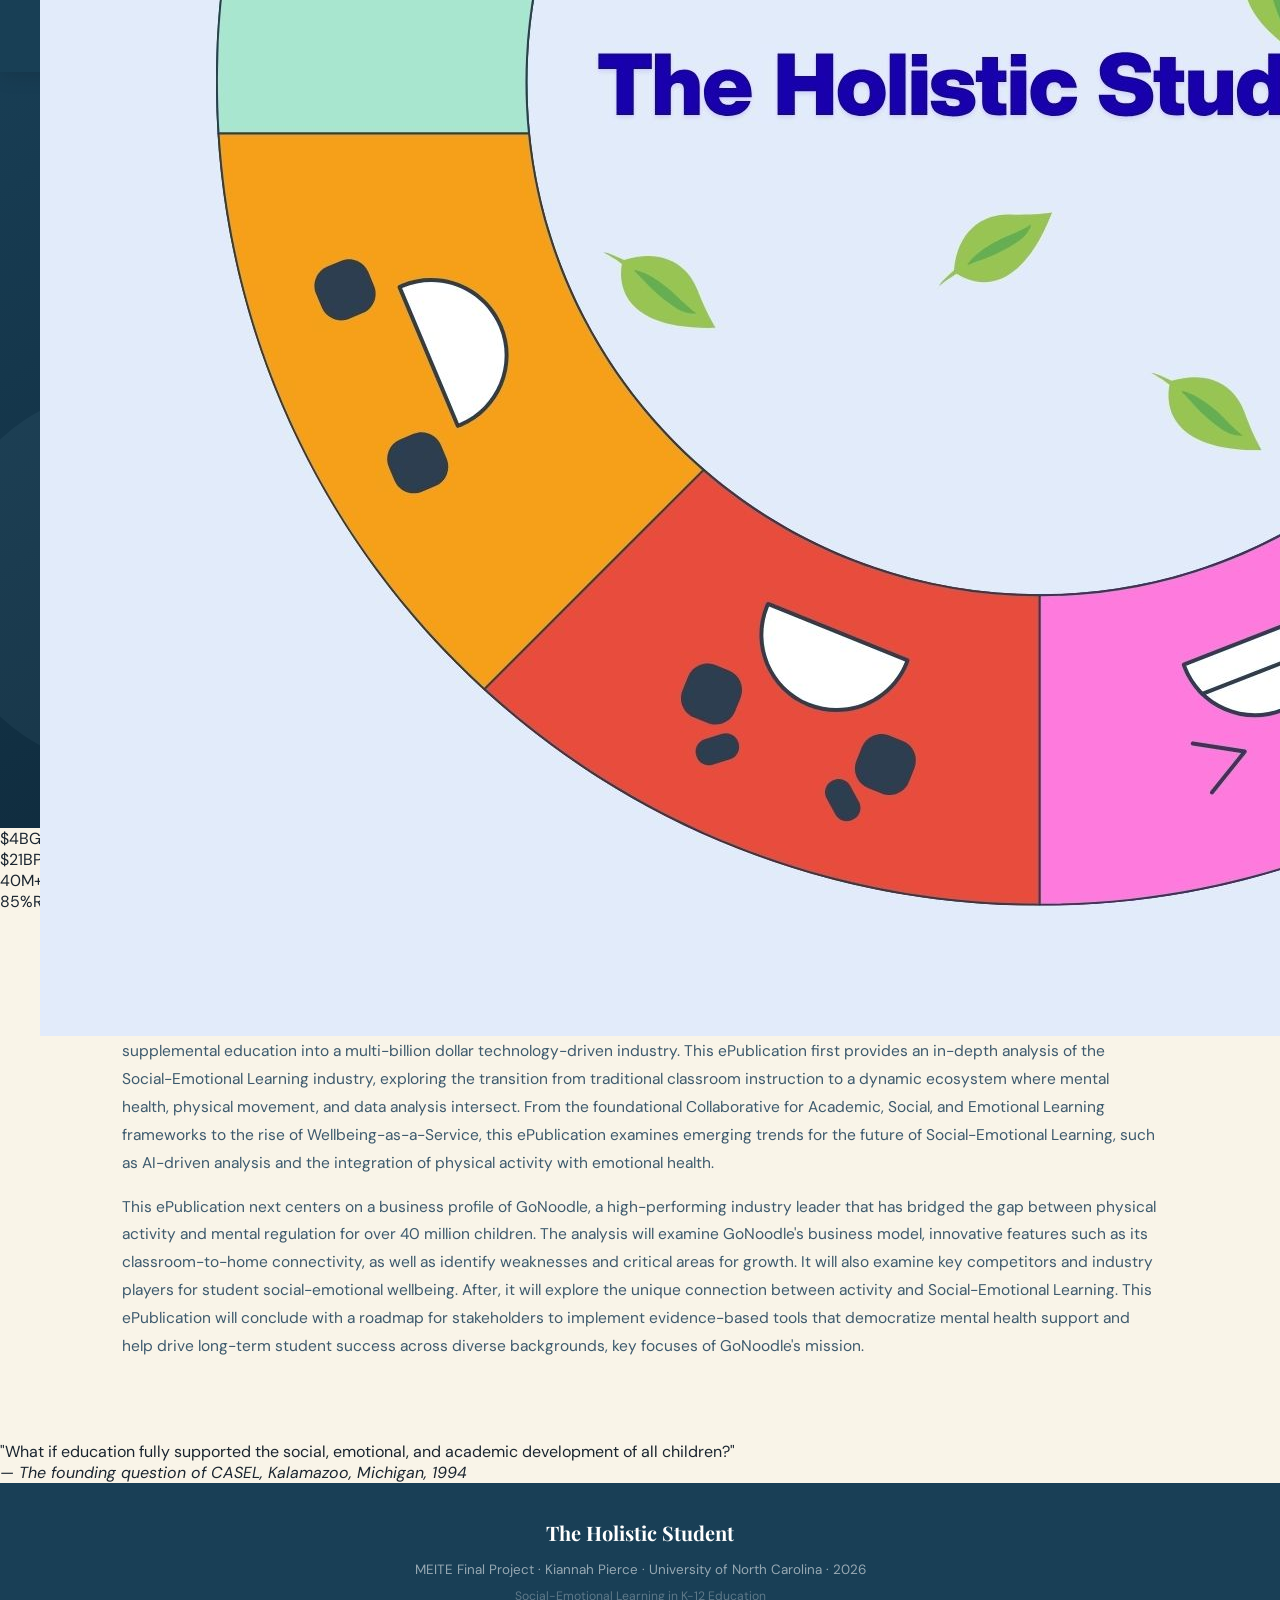
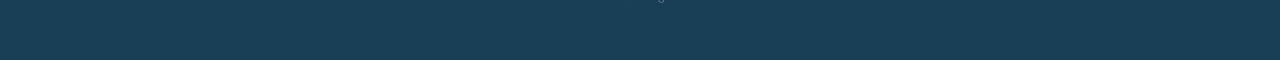
==== index.html @ bde67c9e "Update index.html" ====
<!DOCTYPE html>
<html lang="en">
<head>
  <meta charset="UTF-8" />
  <meta name="viewport" content="width=device-width, initial-scale=1.0" />
  <title>Home | The Holistic Student</title>
  <link href="https://fonts.googleapis.com/css2?family=Playfair+Display:ital,wght@0,400;0,700;0,900;1,400&family=DM+Sans:wght@300;400;500;600&display=swap" rel="stylesheet" />
  <style>/* ═══════════════════════════════════════
   ROOT & RESET
═══════════════════════════════════════ */
*,*::before,*::after{box-sizing:border-box;margin:0;padding:0}
:root{
  --navy:#193f56;--gold:#ffa114;--teal:#94ccd4;--cream:#fef2c1;
  --white:#ffffff;--offwhite:#f9f4e8;--dark-text:#1a2530;
  --mid-text:#3d5a6e;--light-text:#6b8fa0;
  --font-display:'Playfair Display',Georgia,serif;
  --font-body:'DM Sans',system-ui,sans-serif;
  --radius:16px;--radius-sm:8px;--nav-h:72px;
  --shadow:0 4px 24px rgba(25,63,86,.10);
  --shadow-lg:0 12px 48px rgba(25,63,86,.18);
}
html{scroll-behavior:smooth}
body{font-family:var(--font-body);color:var(--dark-text);background:var(--offwhite);overflow-x:hidden}
/* NAVBAR */
.navbar{position:fixed;top:0;left:0;right:0;z-index:1000;height:var(--nav-h);display:flex;align-items:center;justify-content:space-between;padding:0 40px;background:rgba(25,63,86,.97);backdrop-filter:blur(10px);box-shadow:0 2px 20px rgba(0,0,0,.15);transition:box-shadow .3s}
.nav-logo{display:flex;align-items:center;gap:10px;text-decoration:none;color:var(--white);flex-shrink:0}
.logo-icon { display: none; }
.logo-text  { font-family: var(--font-display); font-size: 1.25rem; font-weight: 700; }
.nav-links{list-style:none;display:flex;align-items:center;gap:4px}
.nav-link{display:block;padding:8px 14px;border-radius:50px;color:rgba(255,255,255,.72);text-decoration:none;font-size:.85rem;font-weight:500;letter-spacing:.02em;transition:all .22s;white-space:nowrap}
.nav-link:hover,.nav-link.active{color:var(--gold);background:rgba(255,161,20,.18)}
.hamburger{display:none;flex-direction:column;gap:5px;background:none;border:none;cursor:pointer;padding:4px}
.hamburger span{display:block;width:24px;height:2px;background:var(--white);border-radius:2px;transition:.3s}
/* DROPDOWN */
.nav-item-dropdown{position:relative}
.nav-link-dropdown{display:flex;align-items:center;gap:5px;padding:8px 14px;border-radius:50px;color:rgba(255,255,255,.72);text-decoration:none;font-size:.85rem;font-weight:500;cursor:pointer;transition:all .22s;user-select:none;white-space:nowrap;background:none;border:none;font-family:var(--font-body)}
.nav-link-dropdown:hover,.nav-item-dropdown:hover .nav-link-dropdown,.nav-link-dropdown.active{color:var(--gold);background:rgba(255,161,20,.18)}
.nav-chevron{display:inline-block;font-size:.6rem;transition:transform .25s}
.nav-item-dropdown:hover .nav-chevron,.nav-item-dropdown.open .nav-chevron{transform:rotate(180deg)}
.dropdown-menu{position:absolute;top:calc(100% + 8px);left:50%;transform:translateX(-50%) translateY(-6px);min-width:210px;background:#112d3f;border:1px solid rgba(255,255,255,.1);border-radius:var(--radius);box-shadow:0 16px 40px rgba(0,0,0,.35);padding:8px;opacity:0;visibility:hidden;pointer-events:none;transition:opacity .2s ease,transform .2s ease,visibility .2s;z-index:999}
.nav-item-dropdown:hover .dropdown-menu,.nav-item-dropdown.open .dropdown-menu{opacity:1;visibility:visible;pointer-events:auto;transform:translateX(-50%) translateY(0)}
.dropdown-menu::before{content:'';position:absolute;top:-6px;left:50%;transform:translateX(-50%);border-left:6px solid transparent;border-right:6px solid transparent;border-bottom:6px solid #112d3f}
.dropdown-link{display:flex;align-items:center;gap:10px;padding:10px 14px;border-radius:var(--radius-sm);color:rgba(255,255,255,.75);text-decoration:none;font-size:.84rem;font-weight:500;transition:all .18s}
.dropdown-link:hover,.dropdown-link.active{background:rgba(255,161,20,.15);color:var(--gold)}
.dd-icon{font-size:1rem;width:22px;text-align:center;flex-shrink:0}
.dd-desc{display:block;font-size:.72rem;color:rgba(255,255,255,.4);font-weight:400;margin-top:1px}
.dropdown-overview{border-bottom:1px solid rgba(255,255,255,.08);margin-bottom:4px;padding-bottom:4px}
/* BREADCRUMB & TABS */
.industry-breadcrumb{display:flex;align-items:center;gap:8px;background:rgba(255,255,255,.06);border-bottom:1px solid rgba(255,255,255,.1);padding:10px 40px;font-size:.78rem;color:rgba(255,255,255,.55);flex-wrap:wrap}
.industry-breadcrumb a{color:var(--teal);text-decoration:none;font-weight:500}
.industry-breadcrumb a:hover{color:var(--gold)}
.bc-sep{opacity:.4}.bc-current{color:var(--gold);font-weight:600}
.industry-tabs{background:var(--white);border-bottom:2px solid rgba(25,63,86,.08);padding:0 40px;display:flex;gap:0;overflow-x:auto}
.industry-tab{display:flex;align-items:center;gap:8px;padding:16px 20px;border-bottom:3px solid transparent;color:var(--mid-text);text-decoration:none;font-size:.88rem;font-weight:600;white-space:nowrap;transition:all .2s;margin-bottom:-2px}
.industry-tab:hover{color:var(--navy);border-bottom-color:var(--teal)}
.industry-tab.active{color:var(--navy);border-bottom-color:var(--gold)}
/* PAGE */
.page-wrapper{padding-top:var(--nav-h);min-height:100vh}
.container{max-width:1100px;margin:0 auto;padding:64px 32px}
/* TYPOGRAPHY */
.section-tag{display:inline-block;font-size:.74rem;font-weight:700;letter-spacing:.14em;text-transform:uppercase;color:var(--gold);margin-bottom:14px}
.section-title{font-family:var(--font-display);font-size:clamp(2rem,4vw,3rem);font-weight:900;line-height:1.15;color:var(--navy);margin-bottom:40px}
.section-header{margin-bottom:52px}
.subsection-title{margin:60px 0 28px;padding-bottom:12px;border-bottom:2px solid var(--teal)}
.subsection-title h3{font-family:var(--font-display);font-size:1.55rem;color:var(--navy)}
.lead-text{font-family:var(--font-display);font-size:1.15rem;font-style:italic;color:var(--navy);line-height:1.7;margin-bottom:24px;padding-left:20px;border-left:4px solid var(--gold)}
p{line-height:1.8;color:var(--mid-text);font-size:.97rem;margin-bottom:16px}
p strong{color:var(--navy)}
/* BUTTONS */
.btn{display:inline-block;padding:14px 32px;border-radius:50px;font-size:.9rem;font-weight:600;text-decoration:none;letter-spacing:.04em;transition:all .25s;cursor:pointer;border:none}
.btn-primary{background:var(--gold);color:var(--navy)}
.btn-primary:hover{background:#e8920f;transform:translateY(-2px);box-shadow:0 8px 24px rgba(255,161,20,.35)}
.btn-outline{background:transparent;color:var(--white);border:2px solid rgba(255,255,255,.45)}
.btn-outline:hover{background:rgba(255,255,255,.1);border-color:var(--white)}
/* PAGE HERO */
.page-hero{background:linear-gradient(145deg,var(--navy) 0%,#0f2b3d 100%);padding:72px 40px 64px;position:relative;overflow:hidden}
.page-hero::after{content:'';position:absolute;right:-80px;top:-80px;width:400px;height:400px;border-radius:50%;background:var(--gold);opacity:.06}
.page-hero .hero-inner{max-width:760px;position:relative}
.page-hero .hero-tag{font-size:.75rem;font-weight:700;letter-spacing:.14em;text-transform:uppercase;color:var(--teal);margin-bottom:16px;display:block}
.page-hero h1{font-family:var(--font-display);font-size:clamp(2.2rem,5vw,3.6rem);font-weight:900;color:var(--white);line-height:1.1;margin-bottom:20px}
.page-hero h1 em{color:var(--gold);font-style:italic}
.page-hero p{font-size:1.05rem;color:rgba(255,255,255,.7);line-height:1.75;max-width:600px;margin-bottom:0}
/* PAGE NAV */
.page-nav{display:flex;justify-content:space-between;align-items:center;border-top:1px solid rgba(25,63,86,.12);padding:32px 0 0;margin-top:64px;gap:16px;flex-wrap:wrap}
.page-nav-btn{display:flex;flex-direction:column;text-decoration:none;color:var(--navy);padding:16px 24px;border-radius:var(--radius);border:1px solid rgba(25,63,86,.15);background:var(--white);transition:all .25s;min-width:180px;box-shadow:var(--shadow)}
.page-nav-btn:hover{background:var(--cream);border-color:var(--gold);transform:translateY(-2px)}
.page-nav-btn.next{align-items:flex-end}
.page-nav-label{font-size:.72rem;font-weight:700;letter-spacing:.1em;text-transform:uppercase;color:var(--gold);margin-bottom:4px}
.page-nav-title{font-family:var(--font-display);font-size:1rem;font-weight:700;color:var(--navy)}
/* FOOTER */
.footer{background:var(--navy);padding:36px 32px;text-align:center;margin-top:auto}
.footer-inner{max-width:600px;margin:0 auto}
.footer-caption{font-size:.84rem;color:rgba(255,255,255,.55);margin-bottom:4px}
.footer-sub{font-size:.76rem;color:rgba(255,255,255,.3)}
/* ANIMATIONS */
.fade-in{opacity:0;transform:translateY(24px);transition:opacity .55s ease,transform .55s ease}
.fade-in.visible{opacity:1;transform:translateY(0)}
/* RESPONSIVE */
@media(max-width:900px){.grid-2,.grid-3{grid-template-columns:1fr}}
@media(max-width:680px){
  .navbar{padding:0 20px}
  .nav-links{display:none;flex-direction:column;position:fixed;top:var(--nav-h);left:0;right:0;background:var(--navy);padding:16px;gap:4px;box-shadow:0 8px 24px rgba(0,0,0,.3)}
  .nav-links.open{display:flex}
  .nav-link{padding:12px 16px;border-radius:var(--radius-sm)}
  .hamburger{display:flex}
  .dropdown-menu{position:static;transform:none!important;opacity:1;visibility:visible;pointer-events:auto;background:rgba(255,255,255,.06);border:none;box-shadow:none;border-radius:var(--radius-sm);padding:4px 0 4px 12px;margin:4px 0;display:none}
  .dropdown-menu::before{display:none}
  .nav-item-dropdown.open .dropdown-menu{display:block}
  .nav-link-dropdown{width:100%;border-radius:var(--radius-sm);padding:12px 16px;justify-content:space-between}
  .page-hero{padding:48px 24px}
  .container{padding:40px 20px}
  .industry-breadcrumb{padding:10px 20px}
  .industry-tabs{padding:0 20px}
}

.hero {
  min-height: calc(100vh - var(--nav-h));
  background: linear-gradient(145deg, var(--navy) 0%, #0f2b3d 55%, #1a4060 100%);
  display: flex;
  align-items: center;
  justify-content: space-between;
  position: relative;
  overflow: hidden;
  padding: 80px 60px 60px;
  gap: 48px;
}
.hero-shapes { position: absolute; inset: 0; pointer-events: none; }
.shape { position: absolute; border-radius: 50%; }
.s1 { width: 560px; height: 560px; background: var(--gold); opacity: .06; top: -140px; right: -80px; }
.s2 { width: 380px; height: 380px; background: var(--teal); opacity: .06; bottom: 60px; left: -60px; }
.hero-content {
  position: relative;
  max-width: 560px;
  animation: heroIn .8s ease both;
  flex-shrink: 0;
}
@keyframes heroIn { from { opacity: 0; transform: translateY(30px); } to { opacity: 1; transform: translateY(0); } }
.eyebrow {
  font-size: .75rem;
  font-weight: 600;
  letter-spacing: .14em;
  text-transform: uppercase;
  color: var(--teal);
  margin-bottom: 20px;
  display: block;
}
.hero h1 {
  font-family: var(--font-display);
  font-size: clamp(2.8rem, 5.5vw, 5rem);
  font-weight: 900;
  line-height: 1.08;
  color: var(--white);
  margin-bottom: 14px;
}
.hero-sub {
  font-size: 1.15rem;
  font-weight: 300;
  color: var(--teal);
  margin-bottom: 36px;
  letter-spacing: .03em;
  line-height: 1.5;
}
.hero-btns { display: flex; gap: 14px; flex-wrap: wrap; }
.hero-logo {
  position: relative;
  flex-shrink: 0;
  width: 420px;
  height: 420px;
  animation: logoIn 1s ease .3s both;
}
@keyframes logoIn { from { opacity: 0; transform: scale(.9) rotate(-5deg); } to { opacity: 1; transform: scale(1) rotate(0deg); } }
.hero-logo img {
  width: 100%;
  height: 100%;
  object-fit: contain;
  border-radius: 50%;
  filter: drop-shadow(0 20px 60px rgba(0,0,0,.4));
}
@media (max-width: 900px) {
  .hero { flex-direction: column; text-align: center; padding: 60px 32px 48px; justify-content: center; }
  .hero-btns { justify-content: center; }
  .hero-logo { width: 280px; height: 280px; }
}
@media (max-width: 480px) {
  .hero-logo { width: 220px; height: 220px; }
}</style>
</head>
<body>
  <nav class="navbar" id="navbar">
  <a href="index.html" class="nav-logo">
  <img src="social emotional learning.jpg" alt="The Holistic Student" class="nav-logo-img" />
  <span class="logo-text">The Holistic Student</span>
    .nav-logo-img {
  width: 38px;
  height: 38px;
  border-radius: 50%;
  object-fit: cover;
  flex-shrink: 0;
}
</a>
    <button class="hamburger" id="hamburger" aria-label="Toggle menu"><span></span><span></span><span></span></button>
    <ul class="nav-links" id="nav-links">
      <li><a href="index.html" class="nav-link active">Home</a></li>
      <li><a href="introduction.html" class="nav-link ">Introduction</a></li>
      <li class="nav-item-dropdown" id="industryDropdown">
        <button class="nav-link-dropdown " aria-expanded="false" aria-haspopup="true">Industry Analysis <span class="nav-chevron">▼</span></button>
        <ul class="dropdown-menu" role="menu">
          <li class="dropdown-overview"><li><a href="industry.html" class="dropdown-link " role="menuitem"><span class="dd-icon">📋</span><span class="dd-label">Overview<span class="dd-desc">Industry at a glance</span></span></a></li></li>
          <li><a href="industry-timeline.html" class="dropdown-link " role="menuitem"><span class="dd-icon">📅</span><span class="dd-label">Timeline<span class="dd-desc">History of SEL</span></span></a></li>
          <li><a href="industry-trends.html" class="dropdown-link " role="menuitem"><span class="dd-icon">📈</span><span class="dd-label">Trends<span class="dd-desc">Current market forces</span></span></a></li>
          <li><a href="industry-future.html" class="dropdown-link " role="menuitem"><span class="dd-icon">🔭</span><span class="dd-label">Future Predictions<span class="dd-desc">Where SEL is heading</span></span></a></li>
        </ul>
      </li>
      <li><a href="business.html" class="nav-link ">Business Profile</a></li>
      <li><a href="conclusion.html" class="nav-link ">Conclusion</a></li>
      <li><a href="references.html" class="nav-link ">References</a></li>
    </ul>
  </nav>

<section class="hero">
    <div class="hero-shapes">
      <div class="shape s1"></div>
      <div class="shape s2"></div>
    </div>
    <div class="hero-content">
      <p class="eyebrow">MEITE Final Project &nbsp;·&nbsp; Kiannah Pierce &nbsp;·&nbsp; UNC 2026</p>
      <h1>The Holistic Student</h1>
      <p class="hero-sub">Social-Emotional Learning in K-12 Education</p>
      <div class="hero-btns">
        <a href="introduction.html" class="btn btn-primary">Introduction</a>
        <a href="industry.html" class="btn btn-outline">Industry Analysis</a>
      </div>
    </div>
    <div class="hero-logo">
      <img src="social emotional learning.jpg" alt="The Holistic Student — emotion wheel logo" />
    </div>
  </section>
  <section class="stats-band">
    <div class="stats-inner stagger-parent">
      <div class="stat-item"><span class="stat-num" id="s1">$0B</span><span class="stat-label">Global SEL Market (2024)</span></div>
      <div class="stat-divider"></div>
      <div class="stat-item"><span class="stat-num" id="s2">$0B</span><span class="stat-label">Projected Market by 2033</span></div>
      <div class="stat-divider"></div>
      <div class="stat-item"><span class="stat-num" id="s3">0M+</span><span class="stat-label">Children Reached by GoNoodle</span></div>
      <div class="stat-divider"></div>
      <div class="stat-item"><span class="stat-num" id="s4">0%</span><span class="stat-label">Rise in Youth Suicide Rates 2007–2017</span></div>
    </div>
  </section>
  <section class="overview">
    <div class="container">
      <div class="overview-header fade-in"><span class="section-tag">What's Inside</span></h2></div>
      <p>As the global education sector grapples with the rising mental health crisis in young students, Social-Emotional Learning has evolved from supplemental education into a multi-billion dollar technology-driven industry. This ePublication first provides an in-depth analysis of the Social-Emotional Learning industry, exploring the transition from traditional classroom instruction to a dynamic ecosystem where mental health, physical movement, and data analysis intersect. From the foundational Collaborative for Academic, Social, and Emotional Learning frameworks to the rise of Wellbeing-as-a-Service, this ePublication examines emerging trends for the future of Social-Emotional Learning, such as AI-driven analysis and the integration of physical activity with emotional health.</p>

<p>This ePublication next centers on a business profile of GoNoodle, a high-performing industry leader that has bridged the gap between physical activity and mental regulation for over 40 million children. The analysis will examine GoNoodle's business model, innovative features such as its classroom-to-home connectivity, as well as identify weaknesses and critical areas for growth. It will also examine key competitors and industry players for student social-emotional wellbeing. After, it will explore the unique connection between activity and Social-Emotional Learning. This ePublication will conclude with a roadmap for stakeholders to implement evidence-based tools that democratize mental health support and help drive long-term student success across diverse backgrounds, key focuses of GoNoodle's mission.</p>
  </section>
  <section class="pull-quote fade-in">
    <div class="pq-inner">
      <blockquote>"What if education fully supported the social, emotional, and academic development of all children?"</blockquote>
      <cite>— The founding question of CASEL, Kalamazoo, Michigan, 1994</cite>
    </div>
  </section>
  <script>
    function animateCounter(el,target,suffix,prefix){let s=null;const step=ts=>{if(!s)s=ts;const p=Math.min((ts-s)/1400,1),e=1-Math.pow(1-p,3);el.textContent=prefix+Math.round(e*target)+suffix;if(p<1)requestAnimationFrame(step);};requestAnimationFrame(step);}
    const obs=new IntersectionObserver(entries=>{entries.forEach(e=>{if(e.isIntersecting){animateCounter(document.getElementById('s1'),4,'B','$');animateCounter(document.getElementById('s2'),21,'B','$');animateCounter(document.getElementById('s3'),40,'M+','');animateCounter(document.getElementById('s4'),85,'%','');obs.disconnect();}});},{threshold:.5});
    obs.observe(document.querySelector('.stats-band'));
    const shapes=document.querySelectorAll('.hero .shape');
    window.addEventListener('scroll',()=>{const y=window.scrollY;shapes.forEach((s,i)=>{s.style.transform=`translateY(${y*(i+1)*.12}px)`;});},{passive:true});
  </script>

  <footer class="footer">
    <div class="footer-inner">
      <a href="index.html" class="nav-logo" style="justify-content:center;margin-bottom:12px;"><span class="logo-icon">★</span><span class="logo-text">The Holistic Student</span></a>
      <p class="footer-caption">MEITE Final Project · Kiannah Pierce · University of North Carolina · 2026</p>
      <p class="footer-sub">Social-Emotional Learning in K-12 Education</p>
    </div>
  </footer>
<script>(function(){
  // Active nav link
  const path=window.location.pathname.split('/').pop()||'index.html';
  document.querySelectorAll('.nav-link').forEach(l=>{if((l.getAttribute('href')||'').split('/').pop()===path)l.classList.add('active')});
  // Hamburger
  const hb=document.getElementById('hamburger'),nm=document.getElementById('nav-links');
  if(hb&&nm){
    hb.addEventListener('click',()=>nm.classList.toggle('open'));
    document.addEventListener('click',e=>{if(!hb.contains(e.target)&&!nm.contains(e.target))nm.classList.remove('open')});
  }
  // Navbar shadow
  const nb=document.getElementById('navbar');
  if(nb)window.addEventListener('scroll',()=>{nb.style.boxShadow=window.scrollY>20?'0 4px 32px rgba(0,0,0,.28)':'0 2px 20px rgba(0,0,0,.15)';},{passive:true});
  // Fade-in observer
  const fadeObs=new IntersectionObserver(entries=>{entries.forEach(e=>{if(e.isIntersecting){const d=e.target.dataset.delay||0;setTimeout(()=>e.target.classList.add('visible'),+d);fadeObs.unobserve(e.target);}});},{threshold:.12});
  document.querySelectorAll('.fade-in').forEach(el=>fadeObs.observe(el));
  // Timeline
  document.querySelectorAll('.timeline-item').forEach((item,i)=>{
    item.style.cssText='opacity:0;transform:translateX(-20px);transition:opacity .5s ease,transform .5s ease';
    const o=new IntersectionObserver(([e])=>{if(e.isIntersecting){setTimeout(()=>{item.style.opacity='1';item.style.transform='translateX(0)';},(i%5)*80);o.unobserve(item);}},{threshold:.15});
    o.observe(item);
  });
  // Stagger children
  document.querySelectorAll('.stagger-parent').forEach(parent=>{
    Array.from(parent.children).forEach((child,i)=>{
      child.style.cssText=`opacity:0;transform:translateY(20px);transition:opacity .45s ease ${i*100}ms,transform .45s ease ${i*100}ms`;
      const o=new IntersectionObserver(([e])=>{if(e.isIntersecting){child.style.opacity='1';child.style.transform='translateY(0)';o.unobserve(child);}},{threshold:.1});
      o.observe(child);
    });
  });
  // Dropdown
  const dd=document.getElementById('industryDropdown');
  if(dd){
    const btn=dd.querySelector('.nav-link-dropdown'),menu=dd.querySelector('.dropdown-menu');
    btn.addEventListener('click',e=>{const open=dd.classList.toggle('open');btn.setAttribute('aria-expanded',open);e.stopPropagation();});
    document.addEventListener('click',e=>{if(!dd.contains(e.target)){dd.classList.remove('open');btn.setAttribute('aria-expanded','false');}});
    btn.addEventListener('keydown',e=>{
      if(e.key==='Enter'||e.key===' '){e.preventDefault();const open=dd.classList.toggle('open');btn.setAttribute('aria-expanded',open);if(open)menu.querySelector('.dropdown-link')?.focus();}
      if(e.key==='Escape'){dd.classList.remove('open');btn.setAttribute('aria-expanded','false');btn.focus();}
    });
    menu.addEventListener('keydown',e=>{
      const links=Array.from(menu.querySelectorAll('.dropdown-link')),idx=links.indexOf(document.activeElement);
      if(e.key==='ArrowDown'){e.preventDefault();links[(idx+1)%links.length]?.focus();}
      if(e.key==='ArrowUp'){e.preventDefault();links[(idx-1+links.length)%links.length]?.focus();}
      if(e.key==='Escape'){dd.classList.remove('open');btn.setAttribute('aria-expanded','false');btn.focus();}
    });
    menu.querySelectorAll('.dropdown-link').forEach(l=>l.addEventListener('click',()=>{dd.classList.remove('open');btn.setAttribute('aria-expanded','false');document.getElementById('nav-links')?.classList.remove('open');}));
  }
})();
</script>
</body>
</html>
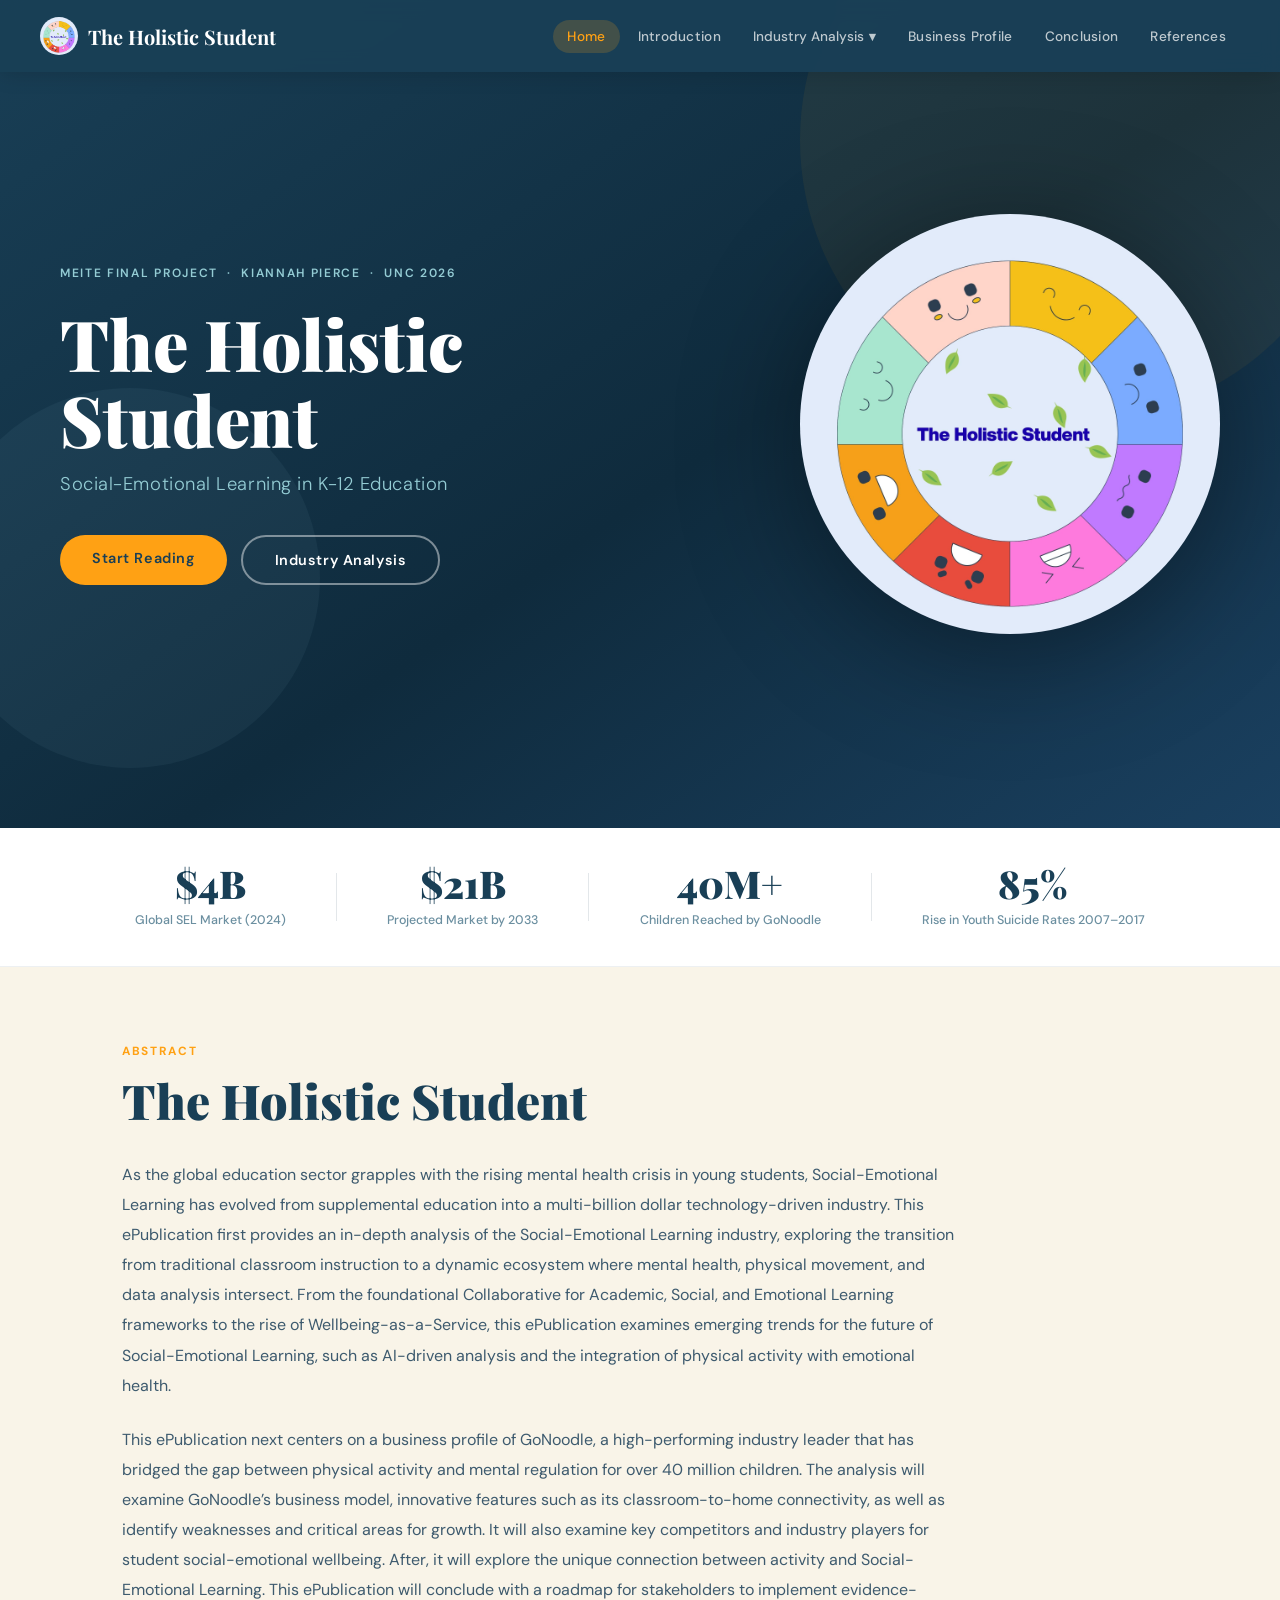
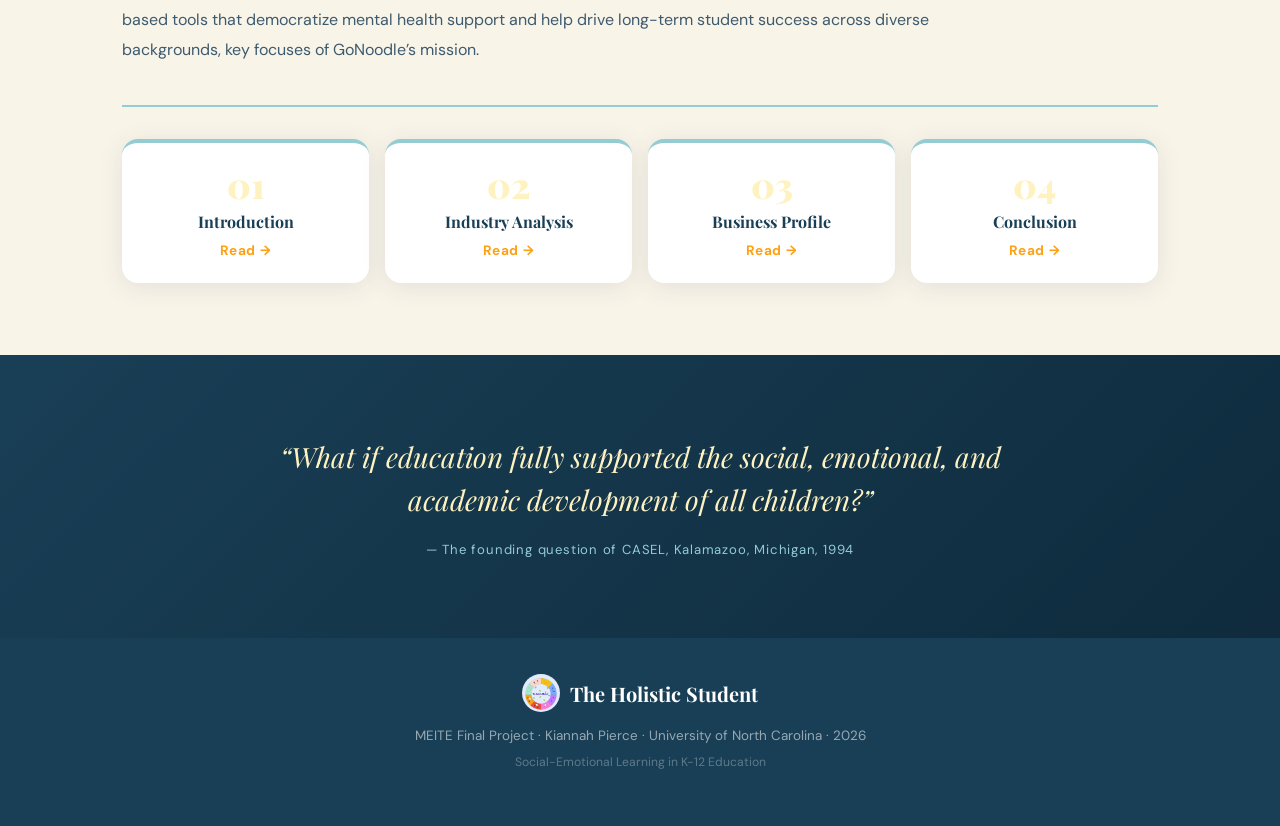
==== commit 4799fdb6: "Update index.html" ====
--- a/index.html
+++ b/index.html
@@ -5,9 +5,7 @@
   <meta name="viewport" content="width=device-width, initial-scale=1.0" />
   <title>Home | The Holistic Student</title>
   <link href="https://fonts.googleapis.com/css2?family=Playfair+Display:ital,wght@0,400;0,700;0,900;1,400&family=DM+Sans:wght@300;400;500;600&display=swap" rel="stylesheet" />
-  <style>/* ═══════════════════════════════════════
-   ROOT & RESET
-═══════════════════════════════════════ */
+  <style>
 *,*::before,*::after{box-sizing:border-box;margin:0;padding:0}
 :root{
   --navy:#193f56;--gold:#ffa114;--teal:#94ccd4;--cream:#fef2c1;
@@ -24,8 +22,9 @@
 /* NAVBAR */
 .navbar{position:fixed;top:0;left:0;right:0;z-index:1000;height:var(--nav-h);display:flex;align-items:center;justify-content:space-between;padding:0 40px;background:rgba(25,63,86,.97);backdrop-filter:blur(10px);box-shadow:0 2px 20px rgba(0,0,0,.15);transition:box-shadow .3s}
 .nav-logo{display:flex;align-items:center;gap:10px;text-decoration:none;color:var(--white);flex-shrink:0}
-.logo-icon { display: none; }
-.logo-text  { font-family: var(--font-display); font-size: 1.25rem; font-weight: 700; }
+.logo-icon{display:none}
+.logo-text{font-family:var(--font-display);font-size:1.25rem;font-weight:700}
+.nav-logo-img{width:38px;height:38px;border-radius:50%;object-fit:cover;flex-shrink:0}
 .nav-links{list-style:none;display:flex;align-items:center;gap:4px}
 .nav-link{display:block;padding:8px 14px;border-radius:50px;color:rgba(255,255,255,.72);text-decoration:none;font-size:.85rem;font-weight:500;letter-spacing:.02em;transition:all .22s;white-space:nowrap}
 .nav-link:hover,.nav-link.active{color:var(--gold);background:rgba(255,161,20,.18)}
@@ -45,25 +44,11 @@
 .dd-icon{font-size:1rem;width:22px;text-align:center;flex-shrink:0}
 .dd-desc{display:block;font-size:.72rem;color:rgba(255,255,255,.4);font-weight:400;margin-top:1px}
 .dropdown-overview{border-bottom:1px solid rgba(255,255,255,.08);margin-bottom:4px;padding-bottom:4px}
-/* BREADCRUMB & TABS */
-.industry-breadcrumb{display:flex;align-items:center;gap:8px;background:rgba(255,255,255,.06);border-bottom:1px solid rgba(255,255,255,.1);padding:10px 40px;font-size:.78rem;color:rgba(255,255,255,.55);flex-wrap:wrap}
-.industry-breadcrumb a{color:var(--teal);text-decoration:none;font-weight:500}
-.industry-breadcrumb a:hover{color:var(--gold)}
-.bc-sep{opacity:.4}.bc-current{color:var(--gold);font-weight:600}
-.industry-tabs{background:var(--white);border-bottom:2px solid rgba(25,63,86,.08);padding:0 40px;display:flex;gap:0;overflow-x:auto}
-.industry-tab{display:flex;align-items:center;gap:8px;padding:16px 20px;border-bottom:3px solid transparent;color:var(--mid-text);text-decoration:none;font-size:.88rem;font-weight:600;white-space:nowrap;transition:all .2s;margin-bottom:-2px}
-.industry-tab:hover{color:var(--navy);border-bottom-color:var(--teal)}
-.industry-tab.active{color:var(--navy);border-bottom-color:var(--gold)}
 /* PAGE */
-.page-wrapper{padding-top:var(--nav-h);min-height:100vh}
 .container{max-width:1100px;margin:0 auto;padding:64px 32px}
 /* TYPOGRAPHY */
 .section-tag{display:inline-block;font-size:.74rem;font-weight:700;letter-spacing:.14em;text-transform:uppercase;color:var(--gold);margin-bottom:14px}
-.section-title{font-family:var(--font-display);font-size:clamp(2rem,4vw,3rem);font-weight:900;line-height:1.15;color:var(--navy);margin-bottom:40px}
-.section-header{margin-bottom:52px}
-.subsection-title{margin:60px 0 28px;padding-bottom:12px;border-bottom:2px solid var(--teal)}
-.subsection-title h3{font-family:var(--font-display);font-size:1.55rem;color:var(--navy)}
-.lead-text{font-family:var(--font-display);font-size:1.15rem;font-style:italic;color:var(--navy);line-height:1.7;margin-bottom:24px;padding-left:20px;border-left:4px solid var(--gold)}
+.section-title{font-family:var(--font-display);font-size:clamp(2rem,4vw,3rem);font-weight:900;line-height:1.15;color:var(--navy);margin-bottom:32px}
 p{line-height:1.8;color:var(--mid-text);font-size:.97rem;margin-bottom:16px}
 p strong{color:var(--navy)}
 /* BUTTONS */
@@ -72,23 +57,47 @@
 .btn-primary:hover{background:#e8920f;transform:translateY(-2px);box-shadow:0 8px 24px rgba(255,161,20,.35)}
 .btn-outline{background:transparent;color:var(--white);border:2px solid rgba(255,255,255,.45)}
 .btn-outline:hover{background:rgba(255,255,255,.1);border-color:var(--white)}
-/* PAGE HERO */
-.page-hero{background:linear-gradient(145deg,var(--navy) 0%,#0f2b3d 100%);padding:72px 40px 64px;position:relative;overflow:hidden}
-.page-hero::after{content:'';position:absolute;right:-80px;top:-80px;width:400px;height:400px;border-radius:50%;background:var(--gold);opacity:.06}
-.page-hero .hero-inner{max-width:760px;position:relative}
-.page-hero .hero-tag{font-size:.75rem;font-weight:700;letter-spacing:.14em;text-transform:uppercase;color:var(--teal);margin-bottom:16px;display:block}
-.page-hero h1{font-family:var(--font-display);font-size:clamp(2.2rem,5vw,3.6rem);font-weight:900;color:var(--white);line-height:1.1;margin-bottom:20px}
-.page-hero h1 em{color:var(--gold);font-style:italic}
-.page-hero p{font-size:1.05rem;color:rgba(255,255,255,.7);line-height:1.75;max-width:600px;margin-bottom:0}
-/* PAGE NAV */
-.page-nav{display:flex;justify-content:space-between;align-items:center;border-top:1px solid rgba(25,63,86,.12);padding:32px 0 0;margin-top:64px;gap:16px;flex-wrap:wrap}
-.page-nav-btn{display:flex;flex-direction:column;text-decoration:none;color:var(--navy);padding:16px 24px;border-radius:var(--radius);border:1px solid rgba(25,63,86,.15);background:var(--white);transition:all .25s;min-width:180px;box-shadow:var(--shadow)}
-.page-nav-btn:hover{background:var(--cream);border-color:var(--gold);transform:translateY(-2px)}
-.page-nav-btn.next{align-items:flex-end}
-.page-nav-label{font-size:.72rem;font-weight:700;letter-spacing:.1em;text-transform:uppercase;color:var(--gold);margin-bottom:4px}
-.page-nav-title{font-family:var(--font-display);font-size:1rem;font-weight:700;color:var(--navy)}
+/* HERO */
+.hero{min-height:calc(100vh - var(--nav-h));background:linear-gradient(145deg,var(--navy) 0%,#0f2b3d 55%,#1a4060 100%);display:flex;align-items:center;justify-content:space-between;position:relative;overflow:hidden;padding:80px 60px 60px;gap:48px}
+.hero-shapes{position:absolute;inset:0;pointer-events:none}
+.shape{position:absolute;border-radius:50%}
+.s1{width:560px;height:560px;background:var(--gold);opacity:.06;top:-140px;right:-80px}
+.s2{width:380px;height:380px;background:var(--teal);opacity:.06;bottom:60px;left:-60px}
+.hero-content{position:relative;max-width:560px;animation:heroIn .8s ease both;flex-shrink:0}
+@keyframes heroIn{from{opacity:0;transform:translateY(30px)}to{opacity:1;transform:translateY(0)}}
+.eyebrow{font-size:.75rem;font-weight:600;letter-spacing:.14em;text-transform:uppercase;color:var(--teal);margin-bottom:20px;display:block}
+.hero h1{font-family:var(--font-display);font-size:clamp(2.8rem,5.5vw,5rem);font-weight:900;line-height:1.08;color:var(--white);margin-bottom:14px}
+.hero-sub{font-size:1.15rem;font-weight:300;color:var(--teal);margin-bottom:36px;letter-spacing:.03em;line-height:1.5}
+.hero-btns{display:flex;gap:14px;flex-wrap:wrap}
+.hero-logo{position:relative;flex-shrink:0;width:420px;height:420px;animation:logoIn 1s ease .3s both}
+@keyframes logoIn{from{opacity:0;transform:scale(.9) rotate(-5deg)}to{opacity:1;transform:scale(1) rotate(0deg)}}
+.hero-logo img{width:100%;height:100%;object-fit:contain;border-radius:50%;filter:drop-shadow(0 20px 60px rgba(0,0,0,.4))}
+/* STATS BAND */
+.stats-band{background:var(--white);border-bottom:1px solid rgba(25,63,86,.08)}
+.stats-inner{max-width:1100px;margin:0 auto;padding:36px 32px;display:flex;align-items:center;justify-content:space-around;gap:24px;flex-wrap:wrap}
+.stat-item{text-align:center}
+.stat-num{display:block;font-family:var(--font-display);font-size:2.4rem;font-weight:900;color:var(--navy);line-height:1;margin-bottom:6px}
+.stat-label{font-size:.78rem;color:var(--light-text);font-weight:500;max-width:160px;line-height:1.4}
+.stat-divider{width:1px;height:48px;background:rgba(25,63,86,.12)}
+/* ABSTRACT */
+.overview{background:var(--offwhite)}
+.overview .container{padding-top:72px;padding-bottom:72px}
+.overview-header{margin-bottom:32px}
+.abstract-body p{font-size:1rem;color:var(--mid-text);line-height:1.88;margin-bottom:24px;max-width:840px}
+.abstract-chapters{display:grid;grid-template-columns:repeat(4,1fr);gap:16px;margin-top:40px;padding-top:32px;border-top:2px solid var(--teal)}
+.ov-card{display:flex;flex-direction:column;align-items:center;background:var(--white);border-radius:var(--radius);padding:24px 16px;text-decoration:none;color:inherit;box-shadow:var(--shadow);border-top:4px solid var(--teal);transition:all .3s;text-align:center}
+.ov-card:hover{border-top-color:var(--gold);transform:translateY(-6px);box-shadow:var(--shadow-lg)}
+.ov-num{font-family:var(--font-display);font-size:2.2rem;font-weight:900;color:var(--cream);line-height:1;margin-bottom:8px}
+.ov-card h3{font-family:var(--font-display);font-size:1rem;font-weight:700;color:var(--navy);margin-bottom:10px}
+.ov-cta{font-size:.85rem;font-weight:700;color:var(--gold);letter-spacing:.04em}
+/* PULL QUOTE */
+.pull-quote{background:linear-gradient(135deg,var(--navy),#0f2b3d);padding:80px 40px;text-align:center}
+.pq-inner{max-width:760px;margin:0 auto}
+blockquote{font-family:var(--font-display);font-size:clamp(1.25rem,2.8vw,1.75rem);font-style:italic;color:var(--cream);line-height:1.55;margin-bottom:20px}
+blockquote::before{content:'\201C'} blockquote::after{content:'\201D'}
+cite{display:block;font-size:.82rem;color:var(--teal);letter-spacing:.06em;font-style:normal}
 /* FOOTER */
-.footer{background:var(--navy);padding:36px 32px;text-align:center;margin-top:auto}
+.footer{background:var(--navy);padding:36px 32px;text-align:center}
 .footer-inner{max-width:600px;margin:0 auto}
 .footer-caption{font-size:.84rem;color:rgba(255,255,255,.55);margin-bottom:4px}
 .footer-sub{font-size:.76rem;color:rgba(255,255,255,.3)}
@@ -96,7 +105,12 @@
 .fade-in{opacity:0;transform:translateY(24px);transition:opacity .55s ease,transform .55s ease}
 .fade-in.visible{opacity:1;transform:translateY(0)}
 /* RESPONSIVE */
-@media(max-width:900px){.grid-2,.grid-3{grid-template-columns:1fr}}
+@media(max-width:900px){
+  .hero{flex-direction:column;text-align:center;padding:60px 32px 48px;justify-content:center}
+  .hero-btns{justify-content:center}
+  .hero-logo{width:280px;height:280px}
+  .abstract-chapters{grid-template-columns:repeat(2,1fr)}
+}
 @media(max-width:680px){
   .navbar{padding:0 20px}
   .nav-links{display:none;flex-direction:column;position:fixed;top:var(--nav-h);left:0;right:0;background:var(--navy);padding:16px;gap:4px;box-shadow:0 8px 24px rgba(0,0,0,.3)}
@@ -107,134 +121,59 @@
   .dropdown-menu::before{display:none}
   .nav-item-dropdown.open .dropdown-menu{display:block}
   .nav-link-dropdown{width:100%;border-radius:var(--radius-sm);padding:12px 16px;justify-content:space-between}
-  .page-hero{padding:48px 24px}
   .container{padding:40px 20px}
-  .industry-breadcrumb{padding:10px 20px}
-  .industry-tabs{padding:0 20px}
+  .hero-logo{width:220px;height:220px}
+  .stat-divider{display:none}
+  .pull-quote{padding:56px 24px}
+  .abstract-chapters{grid-template-columns:1fr 1fr}
 }
-
-.hero {
-  min-height: calc(100vh - var(--nav-h));
-  background: linear-gradient(145deg, var(--navy) 0%, #0f2b3d 55%, #1a4060 100%);
-  display: flex;
-  align-items: center;
-  justify-content: space-between;
-  position: relative;
-  overflow: hidden;
-  padding: 80px 60px 60px;
-  gap: 48px;
-}
-.hero-shapes { position: absolute; inset: 0; pointer-events: none; }
-.shape { position: absolute; border-radius: 50%; }
-.s1 { width: 560px; height: 560px; background: var(--gold); opacity: .06; top: -140px; right: -80px; }
-.s2 { width: 380px; height: 380px; background: var(--teal); opacity: .06; bottom: 60px; left: -60px; }
-.hero-content {
-  position: relative;
-  max-width: 560px;
-  animation: heroIn .8s ease both;
-  flex-shrink: 0;
-}
-@keyframes heroIn { from { opacity: 0; transform: translateY(30px); } to { opacity: 1; transform: translateY(0); } }
-.eyebrow {
-  font-size: .75rem;
-  font-weight: 600;
-  letter-spacing: .14em;
-  text-transform: uppercase;
-  color: var(--teal);
-  margin-bottom: 20px;
-  display: block;
-}
-.hero h1 {
-  font-family: var(--font-display);
-  font-size: clamp(2.8rem, 5.5vw, 5rem);
-  font-weight: 900;
-  line-height: 1.08;
-  color: var(--white);
-  margin-bottom: 14px;
-}
-.hero-sub {
-  font-size: 1.15rem;
-  font-weight: 300;
-  color: var(--teal);
-  margin-bottom: 36px;
-  letter-spacing: .03em;
-  line-height: 1.5;
-}
-.hero-btns { display: flex; gap: 14px; flex-wrap: wrap; }
-.hero-logo {
-  position: relative;
-  flex-shrink: 0;
-  width: 420px;
-  height: 420px;
-  animation: logoIn 1s ease .3s both;
-}
-@keyframes logoIn { from { opacity: 0; transform: scale(.9) rotate(-5deg); } to { opacity: 1; transform: scale(1) rotate(0deg); } }
-.hero-logo img {
-  width: 100%;
-  height: 100%;
-  object-fit: contain;
-  border-radius: 50%;
-  filter: drop-shadow(0 20px 60px rgba(0,0,0,.4));
-}
-@media (max-width: 900px) {
-  .hero { flex-direction: column; text-align: center; padding: 60px 32px 48px; justify-content: center; }
-  .hero-btns { justify-content: center; }
-  .hero-logo { width: 280px; height: 280px; }
-}
-@media (max-width: 480px) {
-  .hero-logo { width: 220px; height: 220px; }
-}</style>
+  </style>
 </head>
 <body>
+ 
   <nav class="navbar" id="navbar">
-  <a href="index.html" class="nav-logo">
-  <img src="social emotional learning.jpg" alt="The Holistic Student" class="nav-logo-img" />
-  <span class="logo-text">The Holistic Student</span>
-    .nav-logo-img {
-  width: 38px;
-  height: 38px;
-  border-radius: 50%;
-  object-fit: cover;
-  flex-shrink: 0;
-}
-</a>
+    <a href="index.html" class="nav-logo">
+      <img src="social emotional learning.jpg" alt="The Holistic Student" class="nav-logo-img" />
+      <span class="logo-text">The Holistic Student</span>
+    </a>
     <button class="hamburger" id="hamburger" aria-label="Toggle menu"><span></span><span></span><span></span></button>
     <ul class="nav-links" id="nav-links">
       <li><a href="index.html" class="nav-link active">Home</a></li>
-      <li><a href="introduction.html" class="nav-link ">Introduction</a></li>
+      <li><a href="introduction.html" class="nav-link">Introduction</a></li>
       <li class="nav-item-dropdown" id="industryDropdown">
-        <button class="nav-link-dropdown " aria-expanded="false" aria-haspopup="true">Industry Analysis <span class="nav-chevron">▼</span></button>
+        <button class="nav-link-dropdown" aria-expanded="false" aria-haspopup="true">Industry Analysis <span class="nav-chevron">&#9660;</span></button>
         <ul class="dropdown-menu" role="menu">
-          <li class="dropdown-overview"><li><a href="industry.html" class="dropdown-link " role="menuitem"><span class="dd-icon">📋</span><span class="dd-label">Overview<span class="dd-desc">Industry at a glance</span></span></a></li></li>
-          <li><a href="industry-timeline.html" class="dropdown-link " role="menuitem"><span class="dd-icon">📅</span><span class="dd-label">Timeline<span class="dd-desc">History of SEL</span></span></a></li>
-          <li><a href="industry-trends.html" class="dropdown-link " role="menuitem"><span class="dd-icon">📈</span><span class="dd-label">Trends<span class="dd-desc">Current market forces</span></span></a></li>
-          <li><a href="industry-future.html" class="dropdown-link " role="menuitem"><span class="dd-icon">🔭</span><span class="dd-label">Future Predictions<span class="dd-desc">Where SEL is heading</span></span></a></li>
+          <li class="dropdown-overview"><a href="industry.html" class="dropdown-link" role="menuitem"><span class="dd-icon">&#128203;</span><span class="dd-label">Overview<span class="dd-desc">Industry at a glance</span></span></a></li>
+          <li><a href="industry-timeline.html" class="dropdown-link" role="menuitem"><span class="dd-icon">&#128197;</span><span class="dd-label">Timeline<span class="dd-desc">History of SEL</span></span></a></li>
+          <li><a href="industry-trends.html" class="dropdown-link" role="menuitem"><span class="dd-icon">&#128200;</span><span class="dd-label">Trends<span class="dd-desc">Current market forces</span></span></a></li>
+          <li><a href="industry-future.html" class="dropdown-link" role="menuitem"><span class="dd-icon">&#128301;</span><span class="dd-label">Future Predictions<span class="dd-desc">Where SEL is heading</span></span></a></li>
         </ul>
       </li>
-      <li><a href="business.html" class="nav-link ">Business Profile</a></li>
-      <li><a href="conclusion.html" class="nav-link ">Conclusion</a></li>
-      <li><a href="references.html" class="nav-link ">References</a></li>
+      <li><a href="business.html" class="nav-link">Business Profile</a></li>
+      <li><a href="conclusion.html" class="nav-link">Conclusion</a></li>
+      <li><a href="references.html" class="nav-link">References</a></li>
     </ul>
   </nav>
-
-<section class="hero">
+ 
+  <section class="hero">
     <div class="hero-shapes">
       <div class="shape s1"></div>
       <div class="shape s2"></div>
     </div>
     <div class="hero-content">
-      <p class="eyebrow">MEITE Final Project &nbsp;·&nbsp; Kiannah Pierce &nbsp;·&nbsp; UNC 2026</p>
+      <p class="eyebrow">MEITE Final Project &nbsp;&middot;&nbsp; Kiannah Pierce &nbsp;&middot;&nbsp; UNC 2026</p>
       <h1>The Holistic Student</h1>
       <p class="hero-sub">Social-Emotional Learning in K-12 Education</p>
       <div class="hero-btns">
-        <a href="introduction.html" class="btn btn-primary">Introduction</a>
+        <a href="introduction.html" class="btn btn-primary">Start Reading</a>
         <a href="industry.html" class="btn btn-outline">Industry Analysis</a>
       </div>
     </div>
     <div class="hero-logo">
-      <img src="social emotional learning.jpg" alt="The Holistic Student — emotion wheel logo" />
-    </div>
-  </section>
+      <img src="social emotional learning.jpg" alt="The Holistic Student emotion wheel logo" />
+    </div>
+  </section>
+ 
   <section class="stats-band">
     <div class="stats-inner stagger-parent">
       <div class="stat-item"><span class="stat-num" id="s1">$0B</span><span class="stat-label">Global SEL Market (2024)</span></div>
@@ -243,86 +182,73 @@
       <div class="stat-divider"></div>
       <div class="stat-item"><span class="stat-num" id="s3">0M+</span><span class="stat-label">Children Reached by GoNoodle</span></div>
       <div class="stat-divider"></div>
-      <div class="stat-item"><span class="stat-num" id="s4">0%</span><span class="stat-label">Rise in Youth Suicide Rates 2007–2017</span></div>
-    </div>
-  </section>
+      <div class="stat-item"><span class="stat-num" id="s4">0%</span><span class="stat-label">Rise in Youth Suicide Rates 2007&ndash;2017</span></div>
+    </div>
+  </section>
+ 
   <section class="overview">
     <div class="container">
-      <div class="overview-header fade-in"><span class="section-tag">What's Inside</span></h2></div>
-      <p>As the global education sector grapples with the rising mental health crisis in young students, Social-Emotional Learning has evolved from supplemental education into a multi-billion dollar technology-driven industry. This ePublication first provides an in-depth analysis of the Social-Emotional Learning industry, exploring the transition from traditional classroom instruction to a dynamic ecosystem where mental health, physical movement, and data analysis intersect. From the foundational Collaborative for Academic, Social, and Emotional Learning frameworks to the rise of Wellbeing-as-a-Service, this ePublication examines emerging trends for the future of Social-Emotional Learning, such as AI-driven analysis and the integration of physical activity with emotional health.</p>
-
-<p>This ePublication next centers on a business profile of GoNoodle, a high-performing industry leader that has bridged the gap between physical activity and mental regulation for over 40 million children. The analysis will examine GoNoodle's business model, innovative features such as its classroom-to-home connectivity, as well as identify weaknesses and critical areas for growth. It will also examine key competitors and industry players for student social-emotional wellbeing. After, it will explore the unique connection between activity and Social-Emotional Learning. This ePublication will conclude with a roadmap for stakeholders to implement evidence-based tools that democratize mental health support and help drive long-term student success across diverse backgrounds, key focuses of GoNoodle's mission.</p>
-  </section>
+      <div class="overview-header fade-in">
+        <span class="section-tag">Abstract</span>
+        <h2 class="section-title">The Holistic Student</h2>
+      </div>
+      <div class="abstract-body fade-in">
+        <p>As the global education sector grapples with the rising mental health crisis in young students, Social-Emotional Learning has evolved from supplemental education into a multi-billion dollar technology-driven industry. This ePublication first provides an in-depth analysis of the Social-Emotional Learning industry, exploring the transition from traditional classroom instruction to a dynamic ecosystem where mental health, physical movement, and data analysis intersect. From the foundational Collaborative for Academic, Social, and Emotional Learning frameworks to the rise of Wellbeing-as-a-Service, this ePublication examines emerging trends for the future of Social-Emotional Learning, such as AI-driven analysis and the integration of physical activity with emotional health.</p>
+        <p>This ePublication next centers on a business profile of GoNoodle, a high-performing industry leader that has bridged the gap between physical activity and mental regulation for over 40 million children. The analysis will examine GoNoodle&rsquo;s business model, innovative features such as its classroom-to-home connectivity, as well as identify weaknesses and critical areas for growth. It will also examine key competitors and industry players for student social-emotional wellbeing. After, it will explore the unique connection between activity and Social-Emotional Learning. This ePublication will conclude with a roadmap for stakeholders to implement evidence-based tools that democratize mental health support and help drive long-term student success across diverse backgrounds, key focuses of GoNoodle&rsquo;s mission.</p>
+        <div class="abstract-chapters stagger-parent">
+          <a href="introduction.html" class="ov-card"><div class="ov-num">01</div><h3>Introduction</h3><span class="ov-cta">Read &rarr;</span></a>
+          <a href="industry.html" class="ov-card"><div class="ov-num">02</div><h3>Industry Analysis</h3><span class="ov-cta">Read &rarr;</span></a>
+          <a href="business.html" class="ov-card"><div class="ov-num">03</div><h3>Business Profile</h3><span class="ov-cta">Read &rarr;</span></a>
+          <a href="conclusion.html" class="ov-card"><div class="ov-num">04</div><h3>Conclusion</h3><span class="ov-cta">Read &rarr;</span></a>
+        </div>
+      </div>
+    </div>
+  </section>
+ 
   <section class="pull-quote fade-in">
     <div class="pq-inner">
-      <blockquote>"What if education fully supported the social, emotional, and academic development of all children?"</blockquote>
-      <cite>— The founding question of CASEL, Kalamazoo, Michigan, 1994</cite>
-    </div>
-  </section>
+      <blockquote>What if education fully supported the social, emotional, and academic development of all children?</blockquote>
+      <cite>&mdash; The founding question of CASEL, Kalamazoo, Michigan, 1994</cite>
+    </div>
+  </section>
+ 
+  <footer class="footer">
+    <div class="footer-inner">
+      <a href="index.html" class="nav-logo" style="justify-content:center;margin-bottom:12px;">
+        <img src="social emotional learning.jpg" alt="The Holistic Student" class="nav-logo-img" />
+        <span class="logo-text">The Holistic Student</span>
+      </a>
+      <p class="footer-caption">MEITE Final Project &middot; Kiannah Pierce &middot; University of North Carolina &middot; 2026</p>
+      <p class="footer-sub">Social-Emotional Learning in K-12 Education</p>
+    </div>
+  </footer>
+ 
   <script>
-    function animateCounter(el,target,suffix,prefix){let s=null;const step=ts=>{if(!s)s=ts;const p=Math.min((ts-s)/1400,1),e=1-Math.pow(1-p,3);el.textContent=prefix+Math.round(e*target)+suffix;if(p<1)requestAnimationFrame(step);};requestAnimationFrame(step);}
-    const obs=new IntersectionObserver(entries=>{entries.forEach(e=>{if(e.isIntersecting){animateCounter(document.getElementById('s1'),4,'B','$');animateCounter(document.getElementById('s2'),21,'B','$');animateCounter(document.getElementById('s3'),40,'M+','');animateCounter(document.getElementById('s4'),85,'%','');obs.disconnect();}});},{threshold:.5});
+    function animateCounter(el,target,suffix,prefix){
+      let s=null;
+      const step=ts=>{if(!s)s=ts;const p=Math.min((ts-s)/1400,1),e=1-Math.pow(1-p,3);el.textContent=prefix+Math.round(e*target)+suffix;if(p<1)requestAnimationFrame(step);};
+      requestAnimationFrame(step);
+    }
+    const obs=new IntersectionObserver(entries=>{
+      entries.forEach(e=>{if(e.isIntersecting){animateCounter(document.getElementById('s1'),4,'B','$');animateCounter(document.getElementById('s2'),21,'B','$');animateCounter(document.getElementById('s3'),40,'M+','');animateCounter(document.getElementById('s4'),85,'%','');obs.disconnect();}});
+    },{threshold:.5});
     obs.observe(document.querySelector('.stats-band'));
     const shapes=document.querySelectorAll('.hero .shape');
     window.addEventListener('scroll',()=>{const y=window.scrollY;shapes.forEach((s,i)=>{s.style.transform=`translateY(${y*(i+1)*.12}px)`;});},{passive:true});
   </script>
-
-  <footer class="footer">
-    <div class="footer-inner">
-      <a href="index.html" class="nav-logo" style="justify-content:center;margin-bottom:12px;"><span class="logo-icon">★</span><span class="logo-text">The Holistic Student</span></a>
-      <p class="footer-caption">MEITE Final Project · Kiannah Pierce · University of North Carolina · 2026</p>
-      <p class="footer-sub">Social-Emotional Learning in K-12 Education</p>
-    </div>
-  </footer>
-<script>(function(){
-  // Active nav link
-  const path=window.location.pathname.split('/').pop()||'index.html';
-  document.querySelectorAll('.nav-link').forEach(l=>{if((l.getAttribute('href')||'').split('/').pop()===path)l.classList.add('active')});
-  // Hamburger
-  const hb=document.getElementById('hamburger'),nm=document.getElementById('nav-links');
-  if(hb&&nm){
-    hb.addEventListener('click',()=>nm.classList.toggle('open'));
-    document.addEventListener('click',e=>{if(!hb.contains(e.target)&&!nm.contains(e.target))nm.classList.remove('open')});
-  }
-  // Navbar shadow
-  const nb=document.getElementById('navbar');
-  if(nb)window.addEventListener('scroll',()=>{nb.style.boxShadow=window.scrollY>20?'0 4px 32px rgba(0,0,0,.28)':'0 2px 20px rgba(0,0,0,.15)';},{passive:true});
-  // Fade-in observer
-  const fadeObs=new IntersectionObserver(entries=>{entries.forEach(e=>{if(e.isIntersecting){const d=e.target.dataset.delay||0;setTimeout(()=>e.target.classList.add('visible'),+d);fadeObs.unobserve(e.target);}});},{threshold:.12});
-  document.querySelectorAll('.fade-in').forEach(el=>fadeObs.observe(el));
-  // Timeline
-  document.querySelectorAll('.timeline-item').forEach((item,i)=>{
-    item.style.cssText='opacity:0;transform:translateX(-20px);transition:opacity .5s ease,transform .5s ease';
-    const o=new IntersectionObserver(([e])=>{if(e.isIntersecting){setTimeout(()=>{item.style.opacity='1';item.style.transform='translateX(0)';},(i%5)*80);o.unobserve(item);}},{threshold:.15});
-    o.observe(item);
-  });
-  // Stagger children
-  document.querySelectorAll('.stagger-parent').forEach(parent=>{
-    Array.from(parent.children).forEach((child,i)=>{
-      child.style.cssText=`opacity:0;transform:translateY(20px);transition:opacity .45s ease ${i*100}ms,transform .45s ease ${i*100}ms`;
-      const o=new IntersectionObserver(([e])=>{if(e.isIntersecting){child.style.opacity='1';child.style.transform='translateY(0)';o.unobserve(child);}},{threshold:.1});
-      o.observe(child);
-    });
-  });
-  // Dropdown
-  const dd=document.getElementById('industryDropdown');
-  if(dd){
-    const btn=dd.querySelector('.nav-link-dropdown'),menu=dd.querySelector('.dropdown-menu');
-    btn.addEventListener('click',e=>{const open=dd.classList.toggle('open');btn.setAttribute('aria-expanded',open);e.stopPropagation();});
-    document.addEventListener('click',e=>{if(!dd.contains(e.target)){dd.classList.remove('open');btn.setAttribute('aria-expanded','false');}});
-    btn.addEventListener('keydown',e=>{
-      if(e.key==='Enter'||e.key===' '){e.preventDefault();const open=dd.classList.toggle('open');btn.setAttribute('aria-expanded',open);if(open)menu.querySelector('.dropdown-link')?.focus();}
-      if(e.key==='Escape'){dd.classList.remove('open');btn.setAttribute('aria-expanded','false');btn.focus();}
-    });
-    menu.addEventListener('keydown',e=>{
-      const links=Array.from(menu.querySelectorAll('.dropdown-link')),idx=links.indexOf(document.activeElement);
-      if(e.key==='ArrowDown'){e.preventDefault();links[(idx+1)%links.length]?.focus();}
-      if(e.key==='ArrowUp'){e.preventDefault();links[(idx-1+links.length)%links.length]?.focus();}
-      if(e.key==='Escape'){dd.classList.remove('open');btn.setAttribute('aria-expanded','false');btn.focus();}
-    });
-    menu.querySelectorAll('.dropdown-link').forEach(l=>l.addEventListener('click',()=>{dd.classList.remove('open');btn.setAttribute('aria-expanded','false');document.getElementById('nav-links')?.classList.remove('open');}));
-  }
-})();
-</script>
+  <script>
+    (function(){
+      const hb=document.getElementById('hamburger'),nm=document.getElementById('nav-links');
+      if(hb&&nm){hb.addEventListener('click',()=>nm.classList.toggle('open'));document.addEventListener('click',e=>{if(!hb.contains(e.target)&&!nm.contains(e.target))nm.classList.remove('open')});}
+      const nb=document.getElementById('navbar');
+      if(nb)window.addEventListener('scroll',()=>{nb.style.boxShadow=window.scrollY>20?'0 4px 32px rgba(0,0,0,.28)':'0 2px 20px rgba(0,0,0,.15)';},{passive:true});
+      const fadeObs=new IntersectionObserver(entries=>{entries.forEach(e=>{if(e.isIntersecting){const d=e.target.dataset.delay||0;setTimeout(()=>e.target.classList.add('visible'),+d);fadeObs.unobserve(e.target);}});},{threshold:.12});
+      document.querySelectorAll('.fade-in').forEach(el=>fadeObs.observe(el));
+      document.querySelectorAll('.stagger-parent').forEach(parent=>{Array.from(parent.children).forEach((child,i)=>{child.style.cssText=`opacity:0;transform:translateY(20px);transition:opacity .45s ease ${i*100}ms,transform .45s ease ${i*100}ms`;const o=new IntersectionObserver(([e])=>{if(e.isIntersecting){child.style.opacity='1';child.style.transform='translateY(0)';o.unobserve(child);}},{threshold:.1});o.observe(child);});});
+      const dd=document.getElementById('industryDropdown');
+      if(dd){const btn=dd.querySelector('.nav-link-dropdown'),menu=dd.querySelector('.dropdown-menu');btn.addEventListener('click',e=>{const open=dd.classList.toggle('open');btn.setAttribute('aria-expanded',open);e.stopPropagation();});document.addEventListener('click',e=>{if(!dd.contains(e.target)){dd.classList.remove('open');btn.setAttribute('aria-expanded','false');}});menu.querySelectorAll('.dropdown-link').forEach(l=>l.addEventListener('click',()=>{dd.classList.remove('open');btn.setAttribute('aria-expanded','false');document.getElementById('nav-links')?.classList.remove('open');}));}
+    })();
+  </script>
+ 
 </body>
 </html>
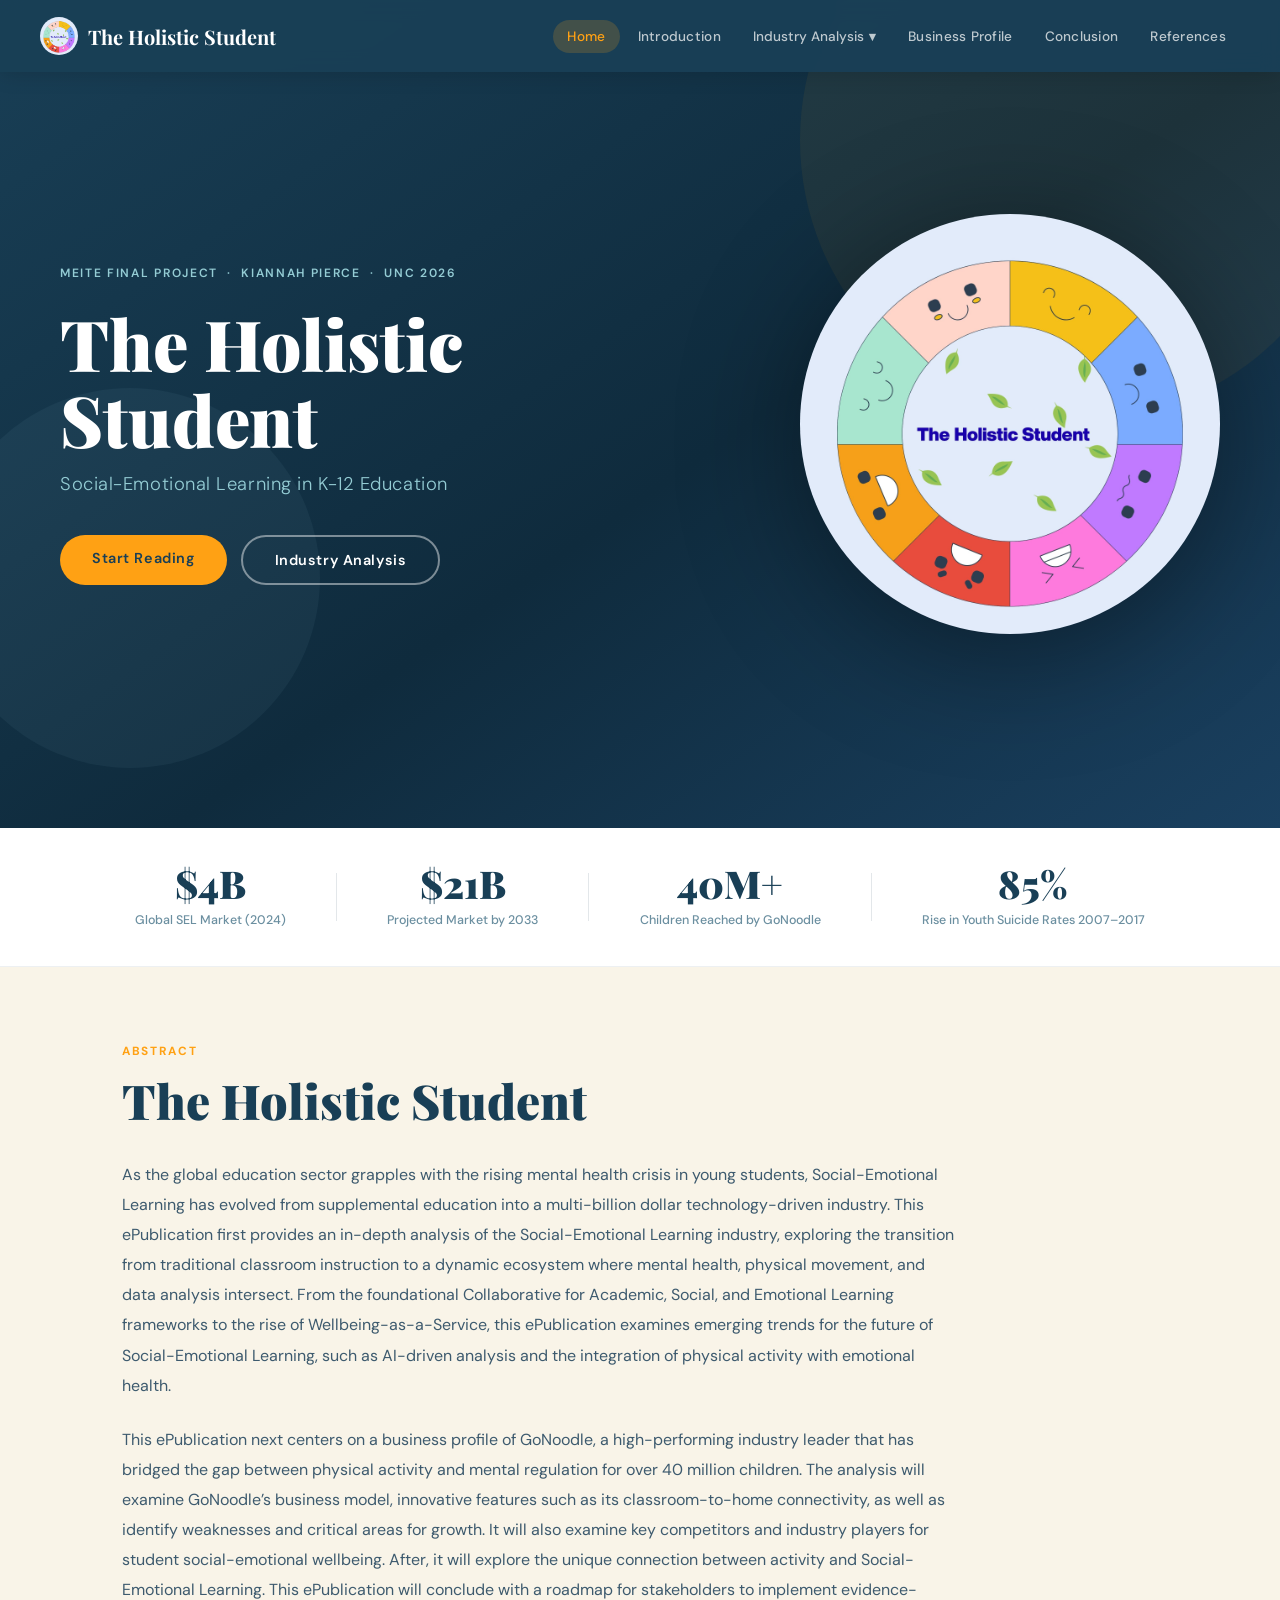
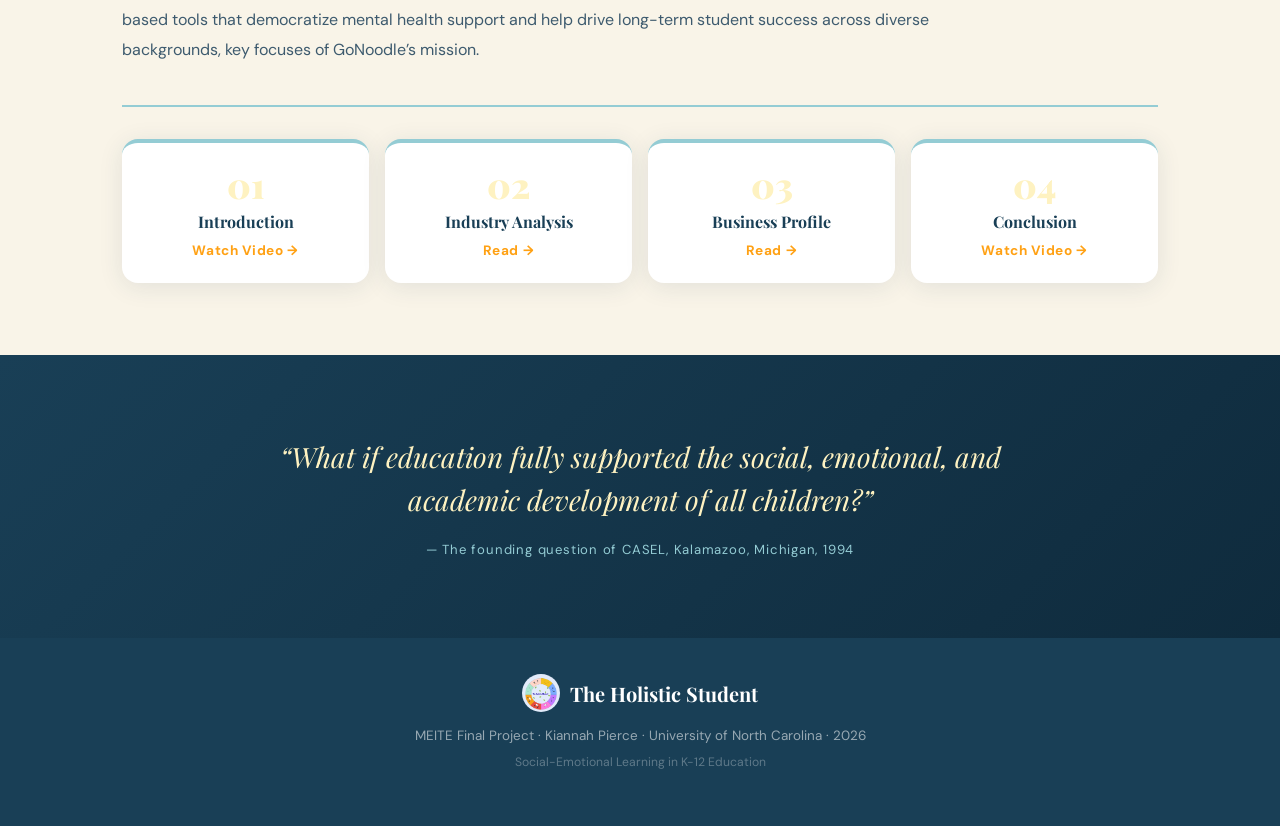
==== commit dfb1e876: "Update index.html" ====
--- a/index.html
+++ b/index.html
@@ -196,10 +196,10 @@
         <p>As the global education sector grapples with the rising mental health crisis in young students, Social-Emotional Learning has evolved from supplemental education into a multi-billion dollar technology-driven industry. This ePublication first provides an in-depth analysis of the Social-Emotional Learning industry, exploring the transition from traditional classroom instruction to a dynamic ecosystem where mental health, physical movement, and data analysis intersect. From the foundational Collaborative for Academic, Social, and Emotional Learning frameworks to the rise of Wellbeing-as-a-Service, this ePublication examines emerging trends for the future of Social-Emotional Learning, such as AI-driven analysis and the integration of physical activity with emotional health.</p>
         <p>This ePublication next centers on a business profile of GoNoodle, a high-performing industry leader that has bridged the gap between physical activity and mental regulation for over 40 million children. The analysis will examine GoNoodle&rsquo;s business model, innovative features such as its classroom-to-home connectivity, as well as identify weaknesses and critical areas for growth. It will also examine key competitors and industry players for student social-emotional wellbeing. After, it will explore the unique connection between activity and Social-Emotional Learning. This ePublication will conclude with a roadmap for stakeholders to implement evidence-based tools that democratize mental health support and help drive long-term student success across diverse backgrounds, key focuses of GoNoodle&rsquo;s mission.</p>
         <div class="abstract-chapters stagger-parent">
-          <a href="introduction.html" class="ov-card"><div class="ov-num">01</div><h3>Introduction</h3><span class="ov-cta">Read &rarr;</span></a>
+          <a href="introduction.html" class="ov-card"><div class="ov-num">01</div><h3>Introduction</h3><span class="ov-cta">Watch Video &rarr;</span></a>
           <a href="industry.html" class="ov-card"><div class="ov-num">02</div><h3>Industry Analysis</h3><span class="ov-cta">Read &rarr;</span></a>
           <a href="business.html" class="ov-card"><div class="ov-num">03</div><h3>Business Profile</h3><span class="ov-cta">Read &rarr;</span></a>
-          <a href="conclusion.html" class="ov-card"><div class="ov-num">04</div><h3>Conclusion</h3><span class="ov-cta">Read &rarr;</span></a>
+          <a href="conclusion.html" class="ov-card"><div class="ov-num">04</div><h3>Conclusion</h3><span class="ov-cta">Watch Video &rarr;</span></a>
         </div>
       </div>
     </div>
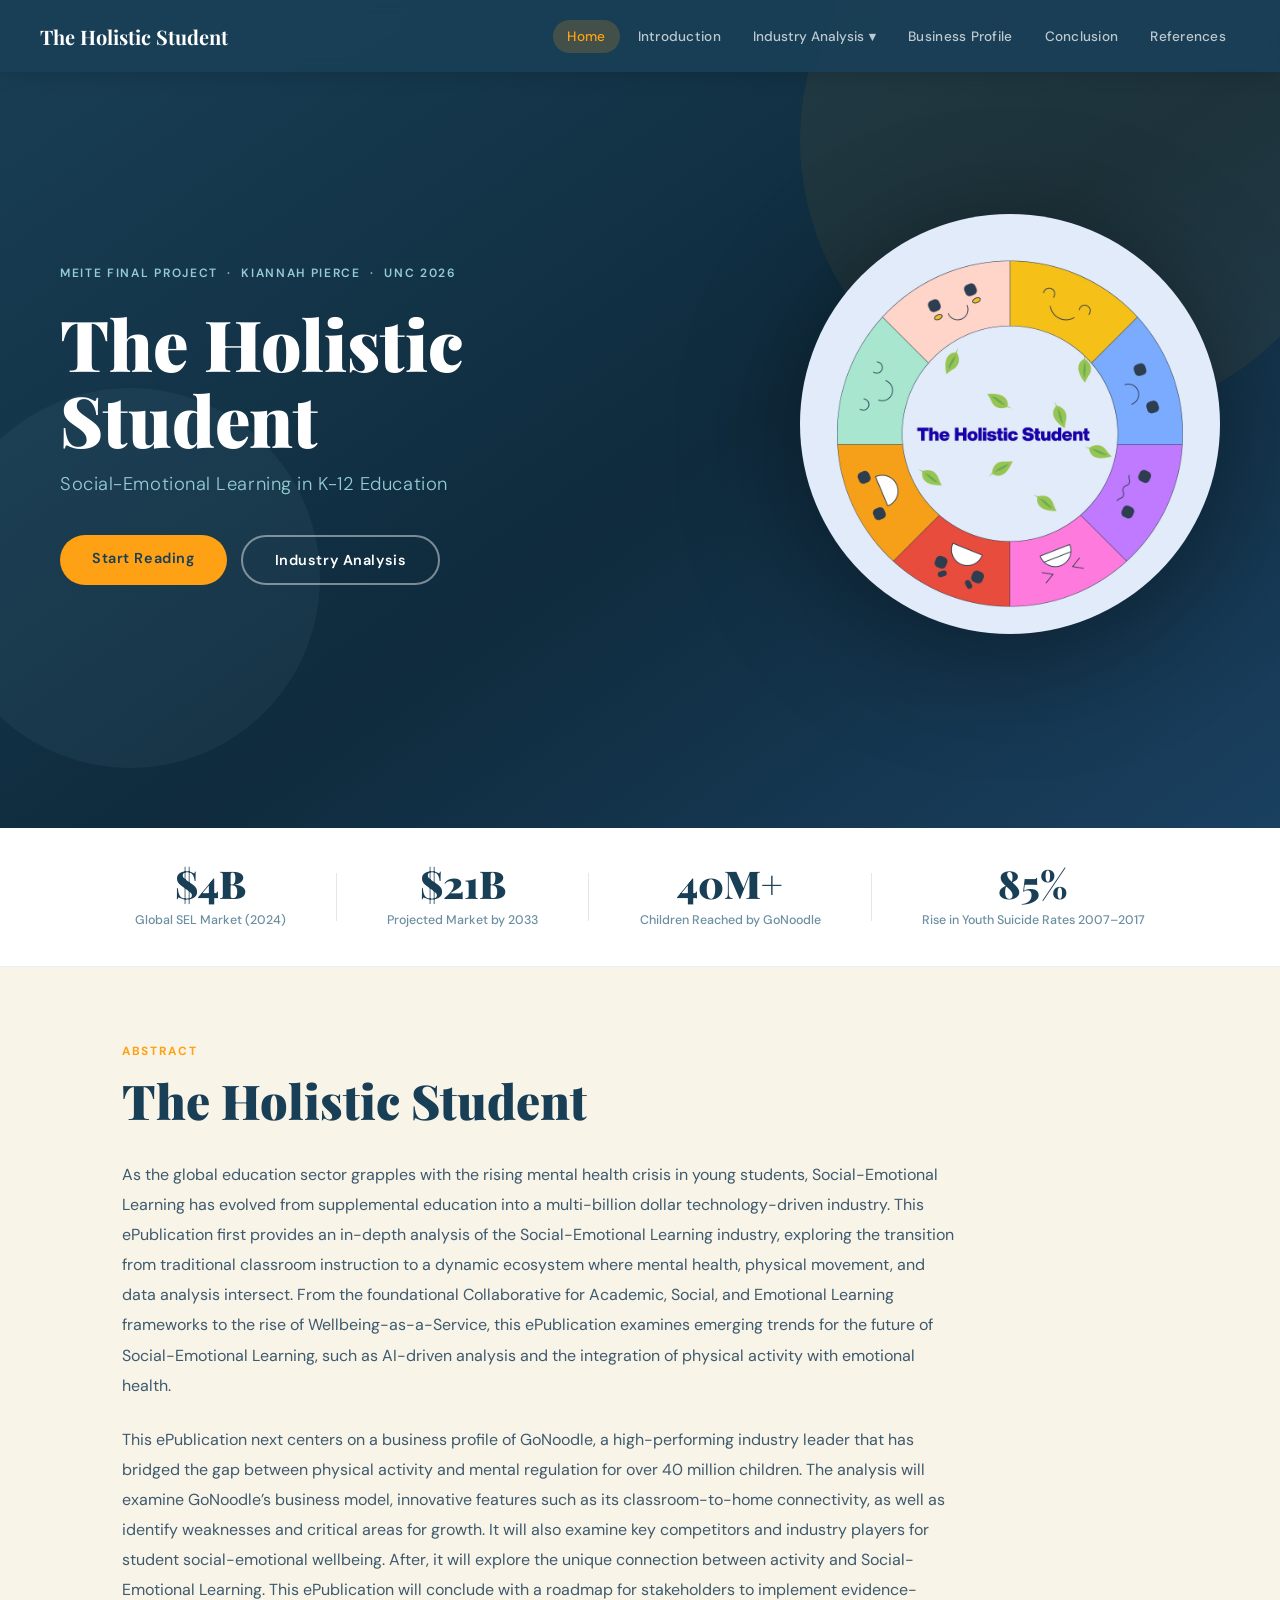
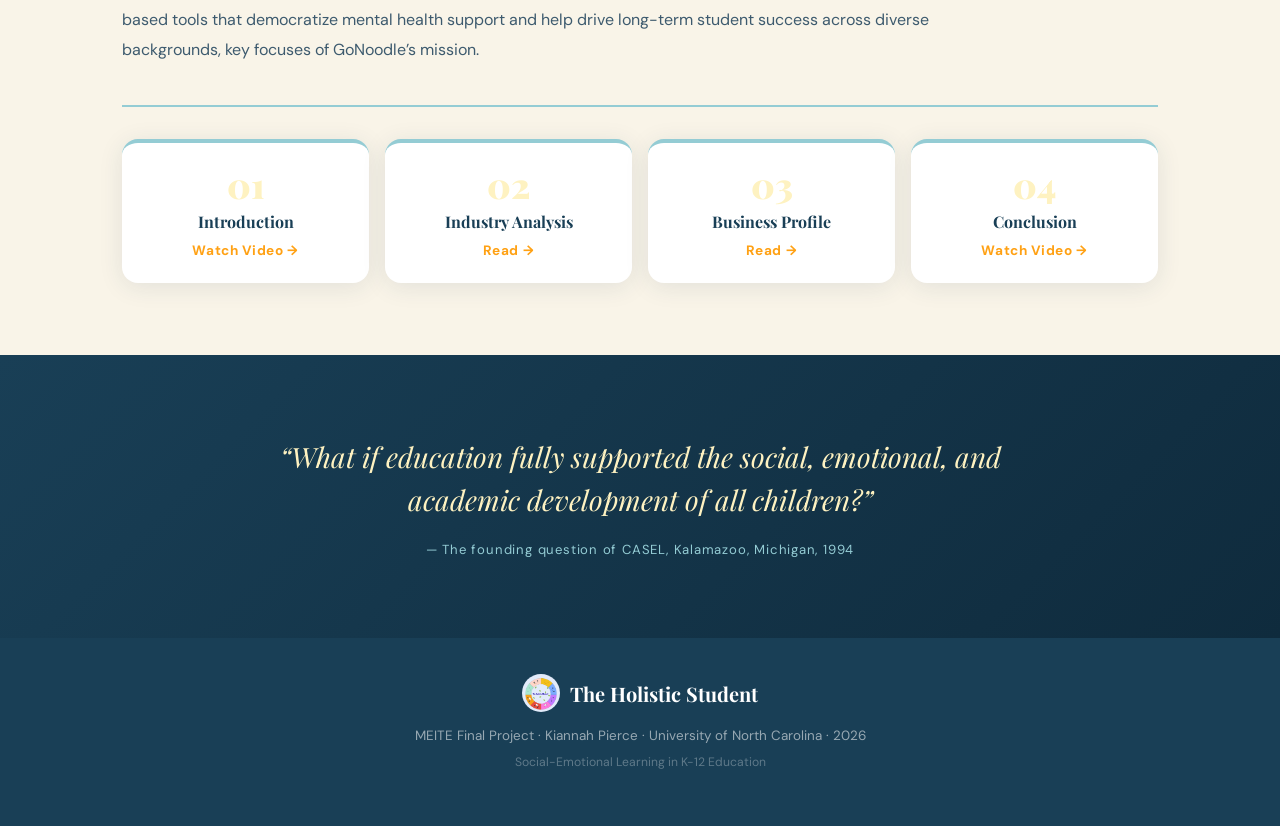
==== commit 5de3d339: "Update index.html update nav bar" ====
--- a/index.html
+++ b/index.html
@@ -131,27 +131,25 @@
 </head>
 <body>
  
-  <nav class="navbar" id="navbar">
-    <a href="index.html" class="nav-logo">
-      <img src="social emotional learning.jpg" alt="The Holistic Student" class="nav-logo-img" />
-      <span class="logo-text">The Holistic Student</span>
-    </a>
+    <nav class="navbar" id="navbar">
+    <a href="index.html" class="nav-logo"><span class="logo-icon">&#9733;</span><span class="logo-text">The Holistic Student</span></a>
     <button class="hamburger" id="hamburger" aria-label="Toggle menu"><span></span><span></span><span></span></button>
     <ul class="nav-links" id="nav-links">
       <li><a href="index.html" class="nav-link active">Home</a></li>
-      <li><a href="introduction.html" class="nav-link">Introduction</a></li>
+      <li><a href="introduction.html" class="nav-link ">Introduction</a></li>
       <li class="nav-item-dropdown" id="industryDropdown">
-        <button class="nav-link-dropdown" aria-expanded="false" aria-haspopup="true">Industry Analysis <span class="nav-chevron">&#9660;</span></button>
+        <button class="nav-link-dropdown " aria-expanded="false" aria-haspopup="true">Industry Analysis <span class="nav-chevron">&#9660;</span></button>
         <ul class="dropdown-menu" role="menu">
-          <li class="dropdown-overview"><a href="industry.html" class="dropdown-link" role="menuitem"><span class="dd-icon">&#128203;</span><span class="dd-label">Overview<span class="dd-desc">Industry at a glance</span></span></a></li>
-          <li><a href="industry-timeline.html" class="dropdown-link" role="menuitem"><span class="dd-icon">&#128197;</span><span class="dd-label">Timeline<span class="dd-desc">History of SEL</span></span></a></li>
-          <li><a href="industry-trends.html" class="dropdown-link" role="menuitem"><span class="dd-icon">&#128200;</span><span class="dd-label">Trends<span class="dd-desc">Current market forces</span></span></a></li>
-          <li><a href="industry-future.html" class="dropdown-link" role="menuitem"><span class="dd-icon">&#128301;</span><span class="dd-label">Future Predictions<span class="dd-desc">Where SEL is heading</span></span></a></li>
+          <li class="dropdown-overview"><a href="industry.html" class="dropdown-link " role="menuitem"><span class="dd-icon">&#128203;</span><span class="dd-label">Overview<span class="dd-desc">Industry at a glance</span></span></a></li>
+          <li><a href="industry-timeline.html" class="dropdown-link " role="menuitem"><span class="dd-icon">&#128197;</span><span class="dd-label">Timeline<span class="dd-desc">History of SEL</span></span></a></li>
+          <li><a href="industry-trends.html" class="dropdown-link " role="menuitem"><span class="dd-icon">&#127787;&#65039;</span><span class="dd-label">Industry Trends<span class="dd-desc">External forces shaping SEL</span></span></a></li>
+          <li><a href="industry-future.html" class="dropdown-link " role="menuitem"><span class="dd-icon">&#128301;</span><span class="dd-label">Future Predictions<span class="dd-desc">Where SEL is heading</span></span></a></li>
+          <li><a href="industry-entities.html" class="dropdown-link " role="menuitem"><span class="dd-icon">&#127942;</span><span class="dd-label">High Performing Entities<span class="dd-desc">Major players in the field</span></span></a></li>
         </ul>
       </li>
-      <li><a href="business.html" class="nav-link">Business Profile</a></li>
-      <li><a href="conclusion.html" class="nav-link">Conclusion</a></li>
-      <li><a href="references.html" class="nav-link">References</a></li>
+      <li><a href="business.html" class="nav-link ">Business Profile</a></li>
+      <li><a href="conclusion.html" class="nav-link ">Conclusion</a></li>
+      <li><a href="references.html" class="nav-link ">References</a></li>
     </ul>
   </nav>
  
